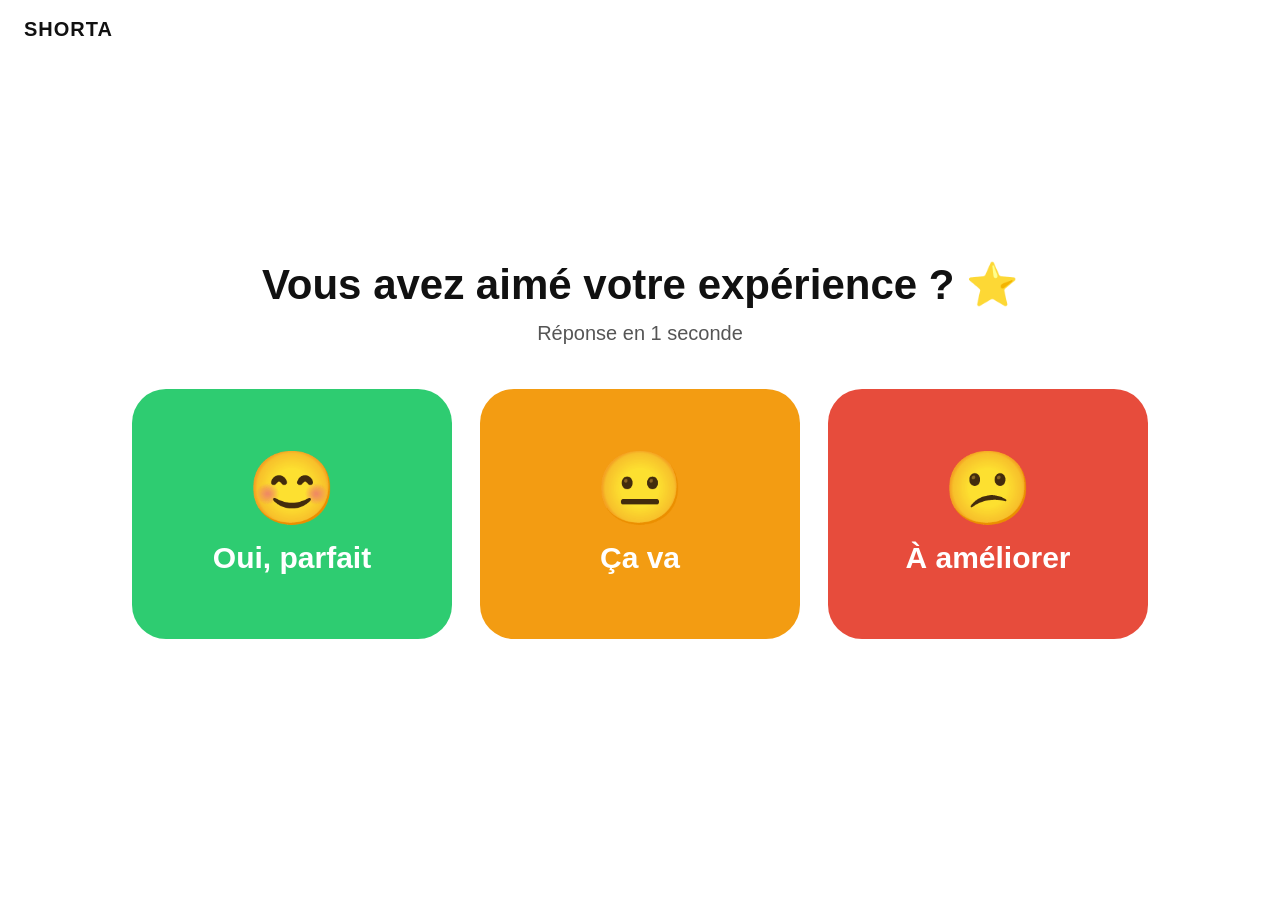
==== index.html @ b9c77292 "Ajout fichiers SHORTA" ====
<!DOCTYPE html>
<html lang="fr">
<head>
  <meta charset="UTF-8">
  <meta name="viewport" content="width=device-width, initial-scale=1.0">
  <title>SHORTA</title>
  <link rel="stylesheet" href="style.css">

  <script>
    window.va = window.va || function () { (window.vaq = window.vaq || []).push(arguments); };
  </script>
  <script defer src="/_vercel/insights/script.js"></script>

</head>

<body>

<div class="page">

  <div class="logo">SHORTA</div>

  <h1 class="title">Vous avez aimé votre expérience ? ⭐</h1>
  <p class="subtitle">Réponse en 1 seconde</p>

  <div class="choices">

    <a href="avis.html" class="choice-card green">
      <div class="emoji">😊</div>
      <div class="label">Oui, parfait</div>
    </a>

    <a href="feedback.html" class="choice-card orange">
      <div class="emoji">😐</div>
      <div class="label">Ça va</div>
    </a>

    <a href="feedback.html" class="choice-card red">
      <div class="emoji">😕</div>
      <div class="label">À améliorer</div>
    </a>

  </div>

</div>

</body>
</html>
---- style.css ----
* {
  box-sizing: border-box;
}

html, body {
  margin: 0;
  padding: 0;
  width: 100%;
  height: 100%;
  font-family: Arial, Helvetica, sans-serif;
  background: #ffffff;
  color: #111111;
}

body {
  min-height: 100vh;
}

.page {
  width: 100%;
  min-height: 100vh;
  display: flex;
  flex-direction: column;
  justify-content: center;
  padding: 24px 28px;
}

.logo {
  position: absolute;
  top: 18px;
  left: 24px;
  font-size: 20px;
  font-weight: 700;
  letter-spacing: 1px;
}

.title {
  text-align: center;
  font-size: 42px;
  font-weight: 700;
  line-height: 1.15;
  margin: 0 0 12px 0;
}

.subtitle {
  text-align: center;
  font-size: 20px;
  color: #555555;
  margin: 0 0 34px 0;
}

.choices {
  width: 100%;
  display: flex;
  justify-content: center;
  gap: 28px;
  align-items: stretch;
  margin-top: 10px;
}

.choice-card {
  flex: 1;
  max-width: 320px;
  min-height: 250px;
  border-radius: 34px;
  text-decoration: none;
  color: #ffffff;
  display: flex;
  flex-direction: column;
  justify-content: center;
  align-items: center;
  padding: 24px 14px;
  text-align: center;
}

.choice-card .emoji {
  font-size: 72px;
  line-height: 1;
  margin-bottom: 16px;
}

.choice-card .label {
  font-size: 30px;
  font-weight: 700;
  line-height: 1.2;
}

.green {
  background: #2ECC71;
}

.orange {
  background: #F39C12;
}

.red {
  background: #E74C3C;
}

.two-columns {
  width: 100%;
  display: flex;
  justify-content: center;
  align-items: center;
  gap: 70px;
  margin-top: 18px;
}

.panel {
  flex: 1;
  max-width: 420px;
  display: flex;
  flex-direction: column;
  align-items: center;
}

.primary-button {
  display: inline-flex;
  align-items: center;
  justify-content: center;
  min-width: 280px;
  min-height: 84px;
  padding: 18px 28px;
  border-radius: 999px;
  background: #111111;
  color: #ffffff;
  text-decoration: none;
  font-size: 28px;
  font-weight: 700;
  text-align: center;
}

.helper-text {
  margin-top: 18px;
  font-size: 22px;
  color: #444444;
  text-align: center;
}

.qr-box {
  width: 260px;
  height: 260px;
  border-radius: 24px;
  background: #ffffff;
  display: flex;
  align-items: center;
  justify-content: center;
}

.qr-box img {
  width: 100%;
  height: 100%;
  object-fit: contain;
}

.feedback-box {
  width: 100%;
  max-width: 760px;
  margin: 0 auto;
  display: flex;
  flex-direction: column;
  gap: 16px;
}

.feedback-button {
  width: 100%;
  min-height: 84px;
  border: none;
  border-radius: 999px;
  background: #111111;
  color: #ffffff;
  font-size: 24px;
  font-weight: 700;
  cursor: pointer;
}

.feedback-link {
  display: inline-flex;
  justify-content: center;
  align-items: center;
  align-self: center;
  margin-top: 10px;
  min-width: 280px;
  min-height: 84px;
  padding: 18px 28px;
  border-radius: 999px;
  background: #111111;
  color: #ffffff;
  text-decoration: none;
  font-size: 26px;
  font-weight: 700;
}

.small-note {
  text-align: center;
  color: #666666;
  font-size: 18px;
  margin-top: 6px;
}

@media (max-width: 980px) {
  .title {
    font-size: 34px;
  }

  .subtitle {
    font-size: 18px;
  }

  .choices {
    flex-direction: column;
    align-items: center;
  }

  .choice-card {
    width: 100%;
    max-width: 100%;
    min-height: 170px;
  }

  .two-columns {
    flex-direction: column;
    gap: 36px;
  }

  .primary-button,
  .feedback-link {
    min-width: 240px;
    font-size: 24px;
  }
}
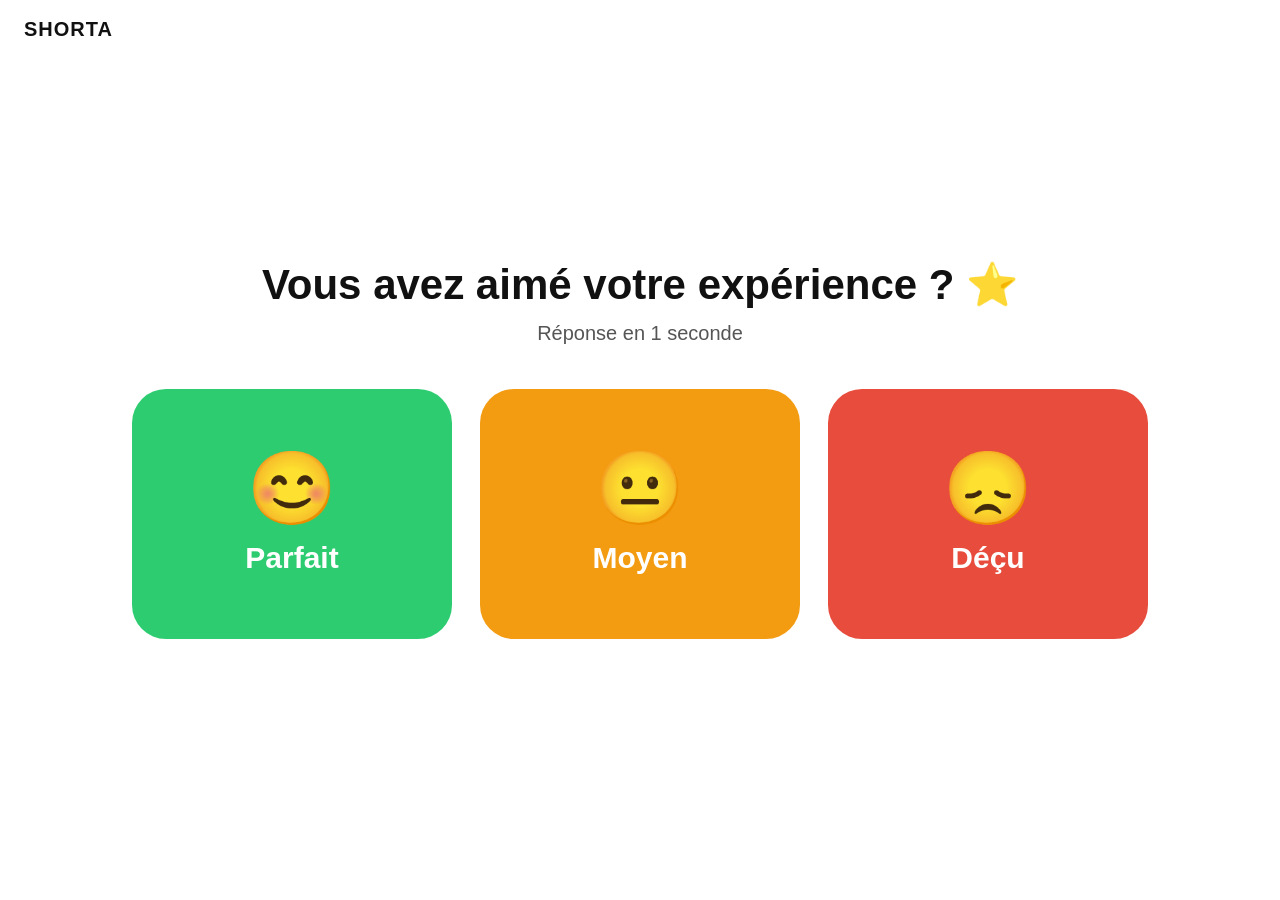
==== commit 3acb7738: "Update index.html" ====
--- a/index.html
+++ b/index.html
@@ -5,43 +5,32 @@
   <meta name="viewport" content="width=device-width, initial-scale=1.0">
   <title>SHORTA</title>
   <link rel="stylesheet" href="style.css">
-
-  <script>
-    window.va = window.va || function () { (window.vaq = window.vaq || []).push(arguments); };
-  </script>
-  <script defer src="/_vercel/insights/script.js"></script>
-
 </head>
-
 <body>
 
 <div class="page">
-
   <div class="logo">SHORTA</div>
 
   <h1 class="title">Vous avez aimé votre expérience ? ⭐</h1>
-  <p class="subtitle">Réponse en 1 seconde</p>
+  <p class="subtitle subtle">Réponse en 1 seconde</p>
 
   <div class="choices">
-
     <a href="avis.html" class="choice-card green">
       <div class="emoji">😊</div>
-      <div class="label">Oui, parfait</div>
+      <div class="label">Parfait</div>
     </a>
 
     <a href="feedback.html" class="choice-card orange">
       <div class="emoji">😐</div>
-      <div class="label">Ça va</div>
+      <div class="label">Moyen</div>
     </a>
 
     <a href="feedback.html" class="choice-card red">
-      <div class="emoji">😕</div>
-      <div class="label">À améliorer</div>
+      <div class="emoji">😞</div>
+      <div class="label">Déçu</div>
     </a>
-
   </div>
-
 </div>
 
 </body>
-</html>+</html>
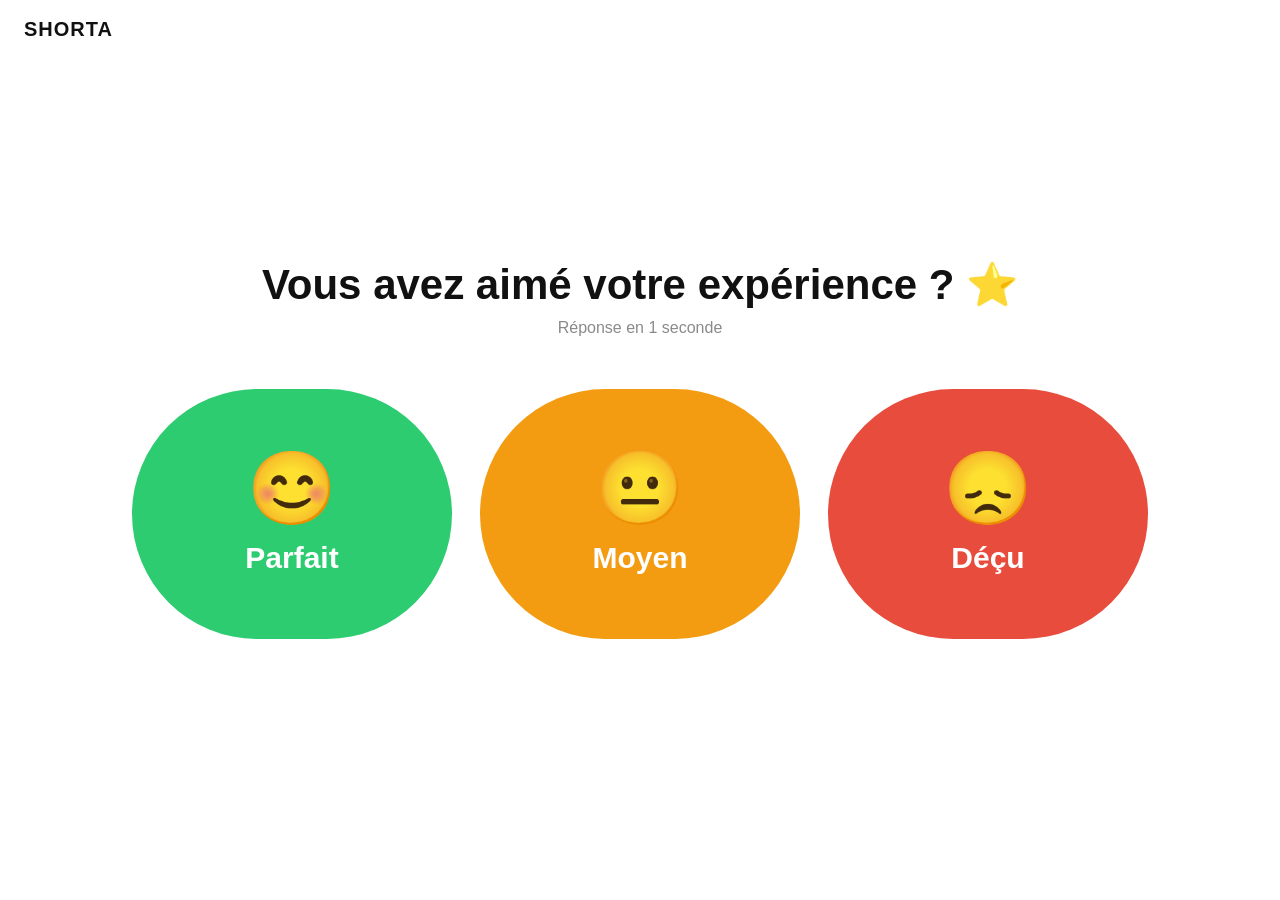
==== commit 970b2f02: "Update index.html" ====
--- a/index.html
+++ b/index.html
@@ -5,6 +5,16 @@
   <meta name="viewport" content="width=device-width, initial-scale=1.0">
   <title>SHORTA</title>
   <link rel="stylesheet" href="style.css">
+
+  <!-- GOOGLE ANALYTICS -->
+  <script async src="https://www.googletagmanager.com/gtag/js?id=G-V5KGDWV0FV"></script>
+  <script>
+    window.dataLayer = window.dataLayer || [];
+    function gtag(){dataLayer.push(arguments);}
+    gtag('js', new Date());
+    gtag('config', 'G-V5KGDWV0FV');
+  </script>
+
 </head>
 <body>
 
--- a/style.css
+++ b/style.css
@@ -23,6 +23,7 @@
   flex-direction: column;
   justify-content: center;
   padding: 24px 28px;
+  position: relative;
 }
 
 .logo {
@@ -44,25 +45,34 @@
 
 .subtitle {
   text-align: center;
-  font-size: 20px;
-  color: #555555;
+  font-size: 22px;
+  color: #444444;
   margin: 0 0 34px 0;
-}
-
+  max-width: 900px;
+  align-self: center;
+}
+
+.subtitle.subtle {
+  font-size: 16px;
+  color: #8a8a8a;
+  margin-top: -2px;
+}
+
+/* PAGE 1 */
 .choices {
   width: 100%;
   display: flex;
   justify-content: center;
   gap: 28px;
   align-items: stretch;
-  margin-top: 10px;
+  margin-top: 18px;
 }
 
 .choice-card {
   flex: 1;
   max-width: 320px;
   min-height: 250px;
-  border-radius: 34px;
+  border-radius: 999px;
   text-decoration: none;
   color: #ffffff;
   display: flex;
@@ -97,81 +107,78 @@
   background: #E74C3C;
 }
 
-.two-columns {
-  width: 100%;
-  display: flex;
-  justify-content: center;
-  align-items: center;
-  gap: 70px;
+/* PAGE AVIS */
+.page-avis {
+  align-items: center;
+}
+
+.avis-content {
+  width: 100%;
+  max-width: 900px;
+  display: flex;
+  flex-direction: column;
+  align-items: center;
+  justify-content: center;
+}
+
+.qr-box {
+  width: 260px;
+  height: 260px;
+  border-radius: 24px;
+  background: #ffffff;
+  display: flex;
+  align-items: center;
+  justify-content: center;
+}
+
+.qr-box.large {
+  width: 340px;
+  height: 340px;
+  margin-top: 8px;
+}
+
+.qr-box img {
+  width: 100%;
+  height: 100%;
+  object-fit: contain;
+}
+
+.helper-text {
   margin-top: 18px;
-}
-
-.panel {
-  flex: 1;
-  max-width: 420px;
-  display: flex;
-  flex-direction: column;
-  align-items: center;
+  font-size: 24px;
+  color: #333333;
+  text-align: center;
+}
+
+.qr-text {
+  font-weight: 700;
+  margin-bottom: 26px;
 }
 
 .primary-button {
   display: inline-flex;
   align-items: center;
   justify-content: center;
-  min-width: 280px;
-  min-height: 84px;
+  min-width: 320px;
+  min-height: 82px;
   padding: 18px 28px;
   border-radius: 999px;
   background: #111111;
   color: #ffffff;
   text-decoration: none;
-  font-size: 28px;
-  font-weight: 700;
-  text-align: center;
-}
-
-.helper-text {
-  margin-top: 18px;
-  font-size: 22px;
-  color: #444444;
-  text-align: center;
-}
-
-.qr-box {
-  width: 260px;
-  height: 260px;
-  border-radius: 24px;
-  background: #ffffff;
-  display: flex;
-  align-items: center;
-  justify-content: center;
-}
-
-.qr-box img {
-  width: 100%;
-  height: 100%;
-  object-fit: contain;
-}
-
+  font-size: 24px;
+  font-weight: 700;
+  text-align: center;
+}
+
+/* PAGE FEEDBACK */
 .feedback-box {
   width: 100%;
   max-width: 760px;
   margin: 0 auto;
   display: flex;
   flex-direction: column;
-  gap: 16px;
-}
-
-.feedback-button {
-  width: 100%;
-  min-height: 84px;
-  border: none;
-  border-radius: 999px;
-  background: #111111;
-  color: #ffffff;
-  font-size: 24px;
-  font-weight: 700;
-  cursor: pointer;
+  gap: 18px;
 }
 
 .feedback-link {
@@ -179,8 +186,7 @@
   justify-content: center;
   align-items: center;
   align-self: center;
-  margin-top: 10px;
-  min-width: 280px;
+  width: 100%;
   min-height: 84px;
   padding: 18px 28px;
   border-radius: 999px;
@@ -189,15 +195,14 @@
   text-decoration: none;
   font-size: 26px;
   font-weight: 700;
-}
-
-.small-note {
-  text-align: center;
-  color: #666666;
-  font-size: 18px;
-  margin-top: 6px;
-}
-
+  text-align: center;
+}
+
+.option-link {
+  max-width: 760px;
+}
+
+/* MOBILE */
 @media (max-width: 980px) {
   .title {
     font-size: 34px;
@@ -205,6 +210,7 @@
 
   .subtitle {
     font-size: 18px;
+    max-width: 100%;
   }
 
   .choices {
@@ -218,14 +224,27 @@
     min-height: 170px;
   }
 
-  .two-columns {
-    flex-direction: column;
-    gap: 36px;
+  .choice-card .emoji {
+    font-size: 56px;
+  }
+
+  .choice-card .label {
+    font-size: 24px;
+  }
+
+  .qr-box.large {
+    width: 260px;
+    height: 260px;
   }
 
   .primary-button,
   .feedback-link {
     min-width: 240px;
-    font-size: 24px;
-  }
-}+    width: 100%;
+    font-size: 22px;
+  }
+
+  .helper-text {
+    font-size: 20px;
+  }
+}
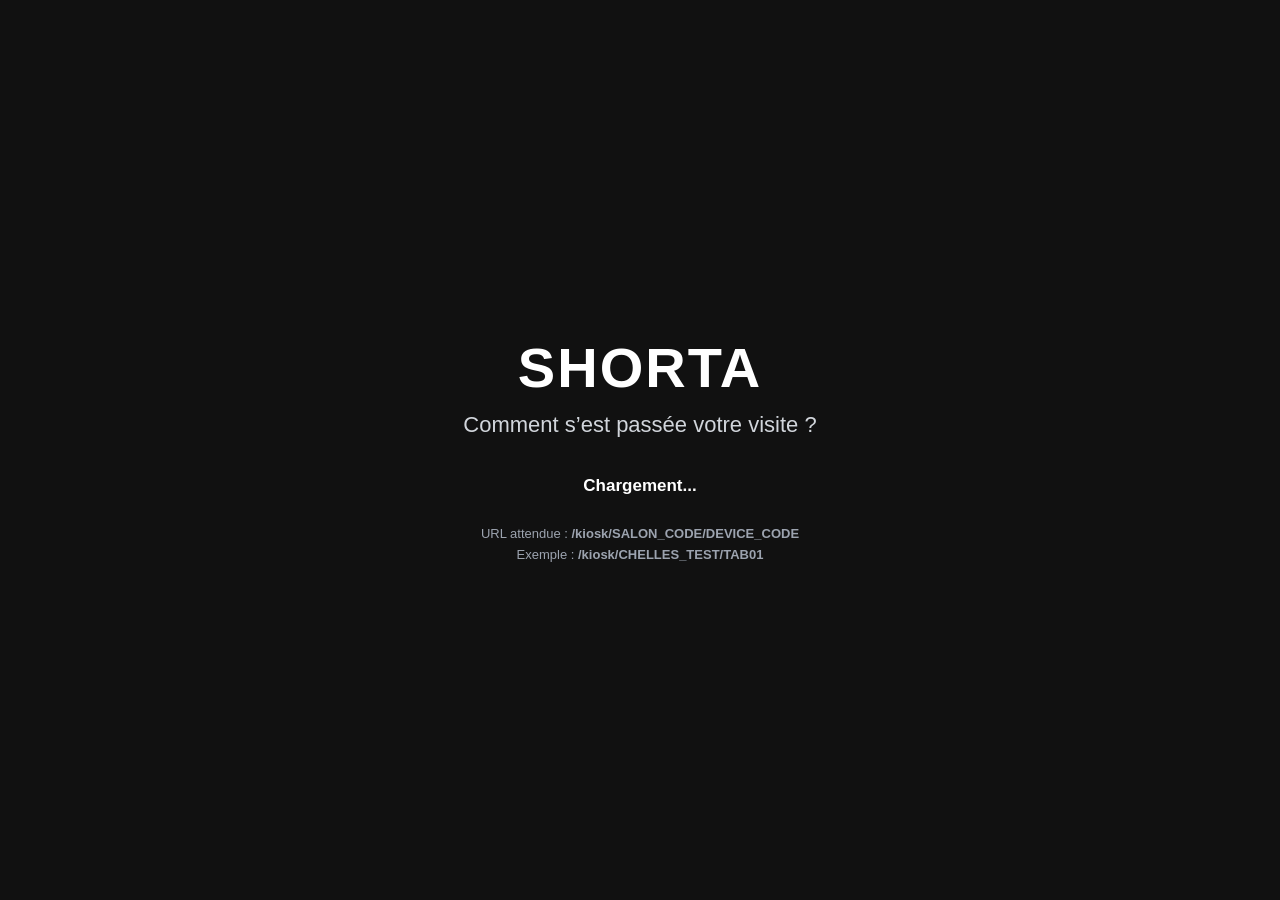
==== commit 9f3ab170: "Update index.html" ====
--- a/index.html
+++ b/index.html
@@ -1,46 +1,358 @@
 <!DOCTYPE html>
 <html lang="fr">
 <head>
-  <meta charset="UTF-8">
-  <meta name="viewport" content="width=device-width, initial-scale=1.0">
+  <meta charset="UTF-8" />
+  <meta name="viewport" content="width=device-width, initial-scale=1.0" />
   <title>SHORTA</title>
-  <link rel="stylesheet" href="style.css">
-
-  <!-- GOOGLE ANALYTICS -->
-  <script async src="https://www.googletagmanager.com/gtag/js?id=G-V5KGDWV0FV"></script>
-  <script>
-    window.dataLayer = window.dataLayer || [];
-    function gtag(){dataLayer.push(arguments);}
-    gtag('js', new Date());
-    gtag('config', 'G-V5KGDWV0FV');
-  </script>
-
+
+  <style>
+    * {
+      box-sizing: border-box;
+    }
+
+    body {
+      margin: 0;
+      min-height: 100vh;
+      font-family: Arial, sans-serif;
+      background: #111111;
+      color: #ffffff;
+      display: flex;
+      align-items: center;
+      justify-content: center;
+      padding: 20px;
+    }
+
+    .container {
+      width: 100%;
+      max-width: 900px;
+      text-align: center;
+    }
+
+    .logo {
+      font-size: 56px;
+      font-weight: 700;
+      letter-spacing: 2px;
+      margin: 0 0 12px 0;
+    }
+
+    .subtitle {
+      font-size: 22px;
+      color: #d1d5db;
+      margin: 0 0 38px 0;
+    }
+
+    .buttons {
+      display: flex;
+      justify-content: center;
+      gap: 24px;
+      flex-wrap: wrap;
+      margin-bottom: 28px;
+    }
+
+    .emoji-btn {
+      border: none;
+      border-radius: 28px;
+      width: 180px;
+      height: 180px;
+      font-size: 76px;
+      cursor: pointer;
+      transition: transform 0.15s ease, opacity 0.15s ease, box-shadow 0.15s ease;
+      box-shadow: 0 12px 30px rgba(0, 0, 0, 0.28);
+    }
+
+    .emoji-btn:hover {
+      transform: scale(1.05);
+    }
+
+    .emoji-btn:active {
+      transform: scale(0.98);
+    }
+
+    .emoji-btn:disabled {
+      opacity: 0.6;
+      cursor: not-allowed;
+    }
+
+    .happy {
+      background: #22c55e;
+    }
+
+    .neutral {
+      background: #f59e0b;
+    }
+
+    .sad {
+      background: #ef4444;
+    }
+
+    #status {
+      min-height: 28px;
+      font-size: 17px;
+      margin-top: 8px;
+      font-weight: 600;
+    }
+
+    .meta {
+      margin-top: 20px;
+      font-size: 13px;
+      color: #9ca3af;
+      line-height: 1.6;
+    }
+
+    .error-box {
+      margin: 24px auto 0 auto;
+      max-width: 720px;
+      background: #1f1f1f;
+      border: 1px solid #333333;
+      border-radius: 16px;
+      padding: 16px;
+      text-align: left;
+      font-size: 14px;
+      white-space: pre-wrap;
+      word-break: break-word;
+      display: none;
+    }
+
+    .hidden {
+      display: none !important;
+    }
+
+    @media (max-width: 700px) {
+      .logo {
+        font-size: 42px;
+      }
+
+      .subtitle {
+        font-size: 18px;
+      }
+
+      .emoji-btn {
+        width: 140px;
+        height: 140px;
+        font-size: 60px;
+        border-radius: 22px;
+      }
+    }
+  </style>
 </head>
 <body>
-
-<div class="page">
-  <div class="logo">SHORTA</div>
-
-  <h1 class="title">Vous avez aimé votre expérience ? ⭐</h1>
-  <p class="subtitle subtle">Réponse en 1 seconde</p>
-
-  <div class="choices">
-    <a href="avis.html" class="choice-card green">
-      <div class="emoji">😊</div>
-      <div class="label">Parfait</div>
-    </a>
-
-    <a href="feedback.html" class="choice-card orange">
-      <div class="emoji">😐</div>
-      <div class="label">Moyen</div>
-    </a>
-
-    <a href="feedback.html" class="choice-card red">
-      <div class="emoji">😞</div>
-      <div class="label">Déçu</div>
-    </a>
+  <div class="container">
+    <div class="logo">SHORTA</div>
+    <p class="subtitle">Comment s’est passée votre visite ?</p>
+
+    <div id="buttons" class="buttons hidden">
+      <button class="emoji-btn happy" data-value="happy">😀</button>
+      <button class="emoji-btn neutral" data-value="neutral">😐</button>
+      <button class="emoji-btn sad" data-value="sad">😞</button>
+    </div>
+
+    <div id="status">Chargement...</div>
+
+    <div class="meta">
+      URL attendue : <strong>/kiosk/SALON_CODE/DEVICE_CODE</strong>
+      <br />
+      Exemple : <strong>/kiosk/CHELLES_TEST/TAB01</strong>
+    </div>
+
+    <div id="errorBox" class="error-box"></div>
   </div>
-</div>
-
+
+  <script type="module">
+    import { createClient } from 'https://esm.sh/@supabase/supabase-js@2'
+
+    const SUPABASE_URL = 'https://ooqgocqdggxcgnzhxjil.supabase.co'
+    const SUPABASE_ANON_KEY = 'sb_publishable_IXKLxFLH3kUhLiabQVsVKg_oXNC4jLu'
+
+    const supabase = createClient(SUPABASE_URL, SUPABASE_ANON_KEY)
+
+    const statusEl = document.getElementById('status')
+    const buttonsWrapEl = document.getElementById('buttons')
+    const errorBoxEl = document.getElementById('errorBox')
+    const buttons = document.querySelectorAll('.emoji-btn')
+
+    let currentSalon = null
+    let currentDevice = null
+    let currentSalonCode = null
+    let currentDeviceCode = null
+
+    function setStatus(message) {
+      statusEl.textContent = message
+    }
+
+    function showError(message) {
+      errorBoxEl.style.display = 'block'
+      errorBoxEl.textContent = message
+      console.error(message)
+    }
+
+    function hideError() {
+      errorBoxEl.style.display = 'none'
+      errorBoxEl.textContent = ''
+    }
+
+    function setButtonsDisabled(disabled) {
+      buttons.forEach((button) => {
+        button.disabled = disabled
+      })
+    }
+
+    function showButtons() {
+      buttonsWrapEl.classList.remove('hidden')
+    }
+
+    function parseKioskUrl() {
+      const path = window.location.pathname
+      const parts = path.split('/').filter(Boolean)
+
+      if (parts.length !== 3 || parts[0] !== 'kiosk') {
+        throw new Error(
+          'URL invalide.\n\nUtilise une URL au format :\n/kiosk/SALON_CODE/DEVICE_CODE\n\nExemple :\n/kiosk/CHELLES_TEST/TAB01'
+        )
+      }
+
+      return {
+        salonCode: decodeURIComponent(parts[1]),
+        deviceCode: decodeURIComponent(parts[2])
+      }
+    }
+
+    async function fetchSalonByCode(salonCode) {
+      const { data, error } = await supabase
+        .from('salons')
+        .select('id, salon_code, name, city, is_active')
+        .eq('salon_code', salonCode)
+        .single()
+
+      if (error) {
+        throw new Error('Salon introuvable : ' + error.message)
+      }
+
+      if (!data.is_active) {
+        throw new Error('Ce salon est désactivé.')
+      }
+
+      return data
+    }
+
+    async function fetchDeviceByCode(salonId, deviceCode) {
+      const { data, error } = await supabase
+        .from('devices')
+        .select('id, device_code, label, is_active')
+        .eq('salon_id', salonId)
+        .eq('device_code', deviceCode)
+        .single()
+
+      if (error) {
+        throw new Error('Device introuvable : ' + error.message)
+      }
+
+      if (!data.is_active) {
+        throw new Error('Ce device est désactivé.')
+      }
+
+      return data
+    }
+
+    async function boot() {
+      try {
+        hideError()
+        setStatus('Vérification du lien...')
+
+        const { salonCode, deviceCode } = parseKioskUrl()
+        currentSalonCode = salonCode
+        currentDeviceCode = deviceCode
+
+        setStatus('Connexion au salon...')
+
+        const salon = await fetchSalonByCode(salonCode)
+        const device = await fetchDeviceByCode(salon.id, deviceCode)
+
+        currentSalon = salon
+        currentDevice = device
+
+        showButtons()
+        setStatus('Prêt')
+      } catch (error) {
+        setStatus('Erreur de configuration')
+        showError(error.message)
+      }
+    }
+
+    async function sendEvent(value) {
+      if (!currentSalon || !currentDevice) {
+        setStatus('Configuration incomplète')
+        showError('Impossible d’envoyer l’événement : salon ou device non chargé.')
+        return
+      }
+
+      hideError()
+      setStatus('Envoi en cours...')
+      setButtonsDisabled(true)
+
+      try {
+        const eventRow = {
+          salon_id: currentSalon.id,
+          device_id: currentDevice.id,
+          event_type: 'emoji_click',
+          event_value: value,
+          payload: {
+            source: 'kiosk',
+            screen: 'home',
+            button: value,
+            salon_code: currentSalonCode,
+            device_code: currentDeviceCode,
+            page_path: window.location.pathname,
+            page_url: window.location.href,
+            user_agent: navigator.userAgent
+          }
+        }
+
+        const { error } = await supabase
+          .from('events')
+          .insert([eventRow])
+
+        if (error) {
+          throw new Error(error.message)
+        }
+
+        setStatus('Merci pour votre retour')
+
+        if (value === 'happy') {
+          setTimeout(() => {
+            window.location.href = '/avis.html'
+          }, 700)
+          return
+        }
+
+        if (value === 'neutral') {
+          setTimeout(() => {
+            window.location.href = '/feedback-attente.html'
+          }, 700)
+          return
+        }
+
+        if (value === 'sad') {
+          setTimeout(() => {
+            window.location.href = '/feedback-resultat.html'
+          }, 700)
+          return
+        }
+      } catch (error) {
+        setStatus('Erreur lors de l’envoi')
+        showError('Erreur Supabase : ' + error.message)
+      } finally {
+        setButtonsDisabled(false)
+      }
+    }
+
+    buttons.forEach((button) => {
+      button.addEventListener('click', () => {
+        const value = button.getAttribute('data-value')
+        sendEvent(value)
+      })
+    })
+
+    boot()
+  </script>
 </body>
 </html>
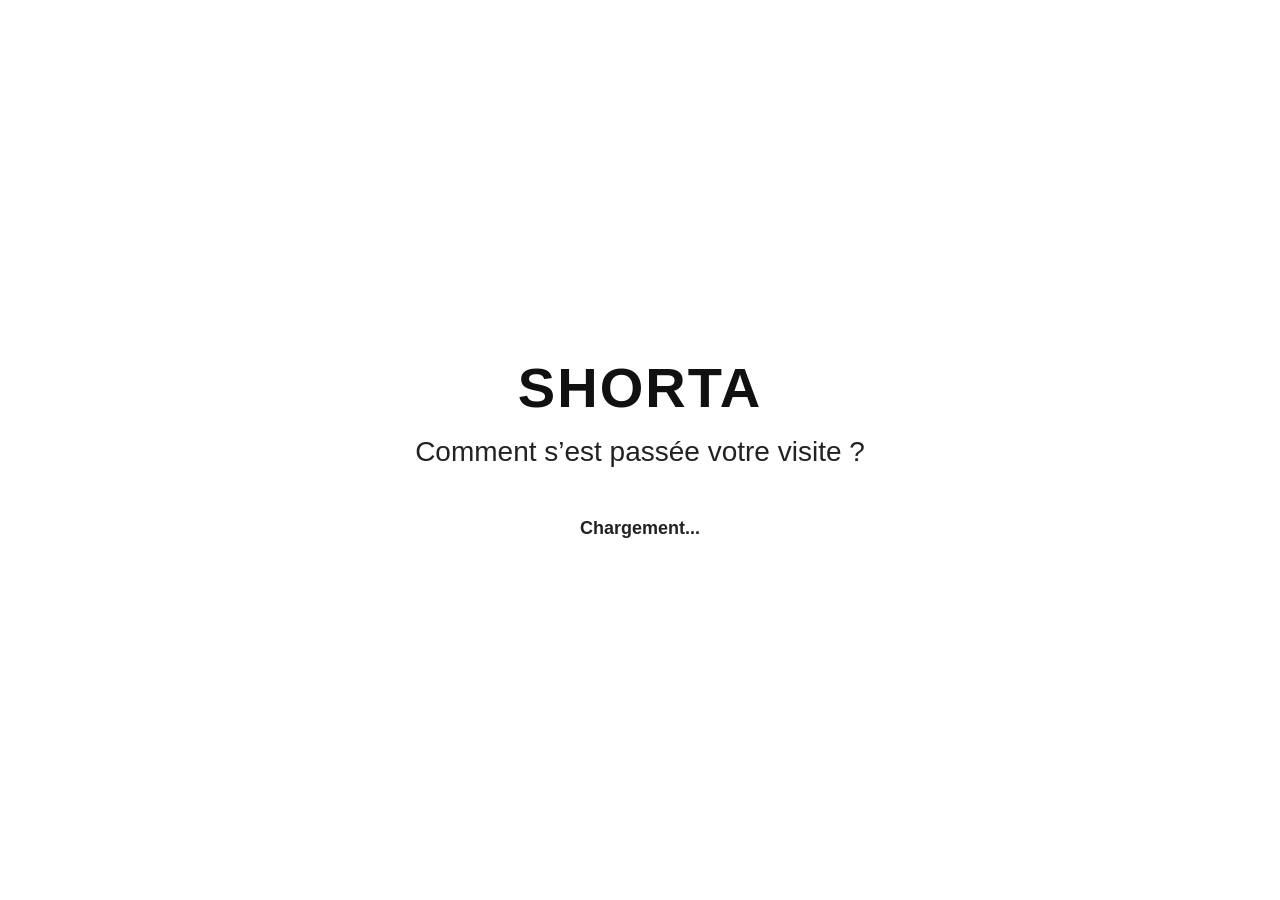
==== commit e892bbf5: "Update index.html" ====
--- a/index.html
+++ b/index.html
@@ -14,8 +14,8 @@
       margin: 0;
       min-height: 100vh;
       font-family: Arial, sans-serif;
-      background: #111111;
-      color: #ffffff;
+      background: #ffffff;
+      color: #111111;
       display: flex;
       align-items: center;
       justify-content: center;
@@ -24,7 +24,7 @@
 
     .container {
       width: 100%;
-      max-width: 900px;
+      max-width: 1000px;
       text-align: center;
     }
 
@@ -32,36 +32,36 @@
       font-size: 56px;
       font-weight: 700;
       letter-spacing: 2px;
-      margin: 0 0 12px 0;
+      margin: 0 0 16px 0;
     }
 
     .subtitle {
-      font-size: 22px;
-      color: #d1d5db;
-      margin: 0 0 38px 0;
+      font-size: 28px;
+      color: #222222;
+      margin: 0 0 50px 0;
     }
 
     .buttons {
       display: flex;
       justify-content: center;
-      gap: 24px;
+      gap: 28px;
       flex-wrap: wrap;
-      margin-bottom: 28px;
+      margin-bottom: 30px;
     }
 
     .emoji-btn {
       border: none;
       border-radius: 28px;
-      width: 180px;
-      height: 180px;
-      font-size: 76px;
+      width: 190px;
+      height: 190px;
+      font-size: 82px;
       cursor: pointer;
       transition: transform 0.15s ease, opacity 0.15s ease, box-shadow 0.15s ease;
-      box-shadow: 0 12px 30px rgba(0, 0, 0, 0.28);
+      box-shadow: 0 10px 25px rgba(0, 0, 0, 0.14);
     }
 
     .emoji-btn:hover {
-      transform: scale(1.05);
+      transform: scale(1.04);
     }
 
     .emoji-btn:active {
@@ -87,24 +87,23 @@
 
     #status {
       min-height: 28px;
-      font-size: 17px;
+      font-size: 18px;
+      font-weight: 600;
+      color: #222222;
       margin-top: 8px;
-      font-weight: 600;
-    }
-
-    .meta {
-      margin-top: 20px;
-      font-size: 13px;
-      color: #9ca3af;
-      line-height: 1.6;
+    }
+
+    .hidden {
+      display: none !important;
     }
 
     .error-box {
-      margin: 24px auto 0 auto;
-      max-width: 720px;
-      background: #1f1f1f;
-      border: 1px solid #333333;
-      border-radius: 16px;
+      margin: 22px auto 0 auto;
+      max-width: 760px;
+      background: #fff4f4;
+      border: 1px solid #f1b5b5;
+      color: #8a1f1f;
+      border-radius: 14px;
       padding: 16px;
       text-align: left;
       font-size: 14px;
@@ -113,23 +112,20 @@
       display: none;
     }
 
-    .hidden {
-      display: none !important;
-    }
-
     @media (max-width: 700px) {
       .logo {
         font-size: 42px;
       }
 
       .subtitle {
-        font-size: 18px;
+        font-size: 22px;
+        margin-bottom: 36px;
       }
 
       .emoji-btn {
-        width: 140px;
-        height: 140px;
-        font-size: 60px;
+        width: 145px;
+        height: 145px;
+        font-size: 62px;
         border-radius: 22px;
       }
     }
@@ -148,12 +144,6 @@
 
     <div id="status">Chargement...</div>
 
-    <div class="meta">
-      URL attendue : <strong>/kiosk/SALON_CODE/DEVICE_CODE</strong>
-      <br />
-      Exemple : <strong>/kiosk/CHELLES_TEST/TAB01</strong>
-    </div>
-
     <div id="errorBox" class="error-box"></div>
   </div>
 
@@ -205,9 +195,7 @@
       const parts = path.split('/').filter(Boolean)
 
       if (parts.length !== 3 || parts[0] !== 'kiosk') {
-        throw new Error(
-          'URL invalide.\n\nUtilise une URL au format :\n/kiosk/SALON_CODE/DEVICE_CODE\n\nExemple :\n/kiosk/CHELLES_TEST/TAB01'
-        )
+        throw new Error('URL invalide pour la borne.')
       }
 
       return {
@@ -256,14 +244,12 @@
     async function boot() {
       try {
         hideError()
-        setStatus('Vérification du lien...')
+        setStatus('Chargement...')
 
         const { salonCode, deviceCode } = parseKioskUrl()
         currentSalonCode = salonCode
         currentDeviceCode = deviceCode
 
-        setStatus('Connexion au salon...')
-
         const salon = await fetchSalonByCode(salonCode)
         const device = await fetchDeviceByCode(salon.id, deviceCode)
 
@@ -271,22 +257,22 @@
         currentDevice = device
 
         showButtons()
-        setStatus('Prêt')
+        setStatus('')
       } catch (error) {
-        setStatus('Erreur de configuration')
+        setStatus('Erreur')
         showError(error.message)
       }
     }
 
     async function sendEvent(value) {
       if (!currentSalon || !currentDevice) {
-        setStatus('Configuration incomplète')
+        setStatus('Erreur')
         showError('Impossible d’envoyer l’événement : salon ou device non chargé.')
         return
       }
 
       hideError()
-      setStatus('Envoi en cours...')
+      setStatus('Envoi...')
       setButtonsDisabled(true)
 
       try {
@@ -316,29 +302,8 @@
         }
 
         setStatus('Merci pour votre retour')
-
-        if (value === 'happy') {
-          setTimeout(() => {
-            window.location.href = '/avis.html'
-          }, 700)
-          return
-        }
-
-        if (value === 'neutral') {
-          setTimeout(() => {
-            window.location.href = '/feedback-attente.html'
-          }, 700)
-          return
-        }
-
-        if (value === 'sad') {
-          setTimeout(() => {
-            window.location.href = '/feedback-resultat.html'
-          }, 700)
-          return
-        }
       } catch (error) {
-        setStatus('Erreur lors de l’envoi')
+        setStatus('Erreur')
         showError('Erreur Supabase : ' + error.message)
       } finally {
         setButtonsDisabled(false)
@@ -356,3 +321,4 @@
   </script>
 </body>
 </html>
+
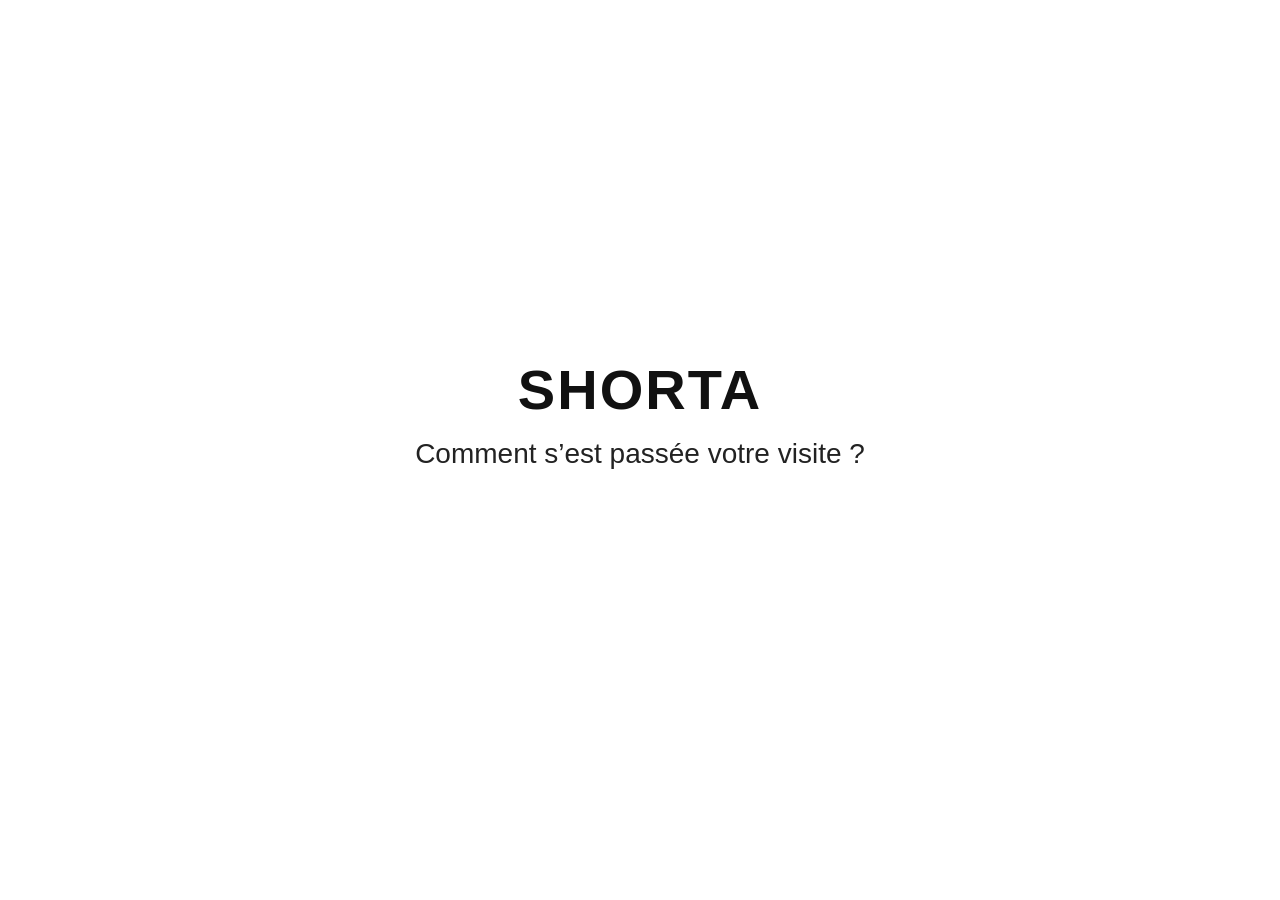
==== commit 3989bfba: "Update index.html" ====
--- a/index.html
+++ b/index.html
@@ -46,7 +46,7 @@
       justify-content: center;
       gap: 28px;
       flex-wrap: wrap;
-      margin-bottom: 30px;
+      margin-bottom: 20px;
     }
 
     .emoji-btn {
@@ -86,8 +86,8 @@
     }
 
     #status {
-      min-height: 28px;
-      font-size: 18px;
+      min-height: 24px;
+      font-size: 16px;
       font-weight: 600;
       color: #222222;
       margin-top: 8px;
@@ -142,7 +142,7 @@
       <button class="emoji-btn sad" data-value="sad">😞</button>
     </div>
 
-    <div id="status">Chargement...</div>
+    <div id="status"></div>
 
     <div id="errorBox" class="error-box"></div>
   </div>
@@ -244,7 +244,7 @@
     async function boot() {
       try {
         hideError()
-        setStatus('Chargement...')
+        setStatus('')
 
         const { salonCode, deviceCode } = parseKioskUrl()
         currentSalonCode = salonCode
@@ -262,6 +262,18 @@
         setStatus('Erreur')
         showError(error.message)
       }
+    }
+
+    function getRedirectUrl(value) {
+      if (value === 'happy') {
+        return '/avis.html'
+      }
+
+      if (value === 'neutral' || value === 'sad') {
+        return '/feedback.html'
+      }
+
+      return null
     }
 
     async function sendEvent(value) {
@@ -301,11 +313,18 @@
           throw new Error(error.message)
         }
 
-        setStatus('Merci pour votre retour')
+        const redirectUrl = getRedirectUrl(value)
+
+        if (redirectUrl) {
+          window.location.href = redirectUrl
+          return
+        }
+
+        setStatus('')
+        setButtonsDisabled(false)
       } catch (error) {
         setStatus('Erreur')
         showError('Erreur Supabase : ' + error.message)
-      } finally {
         setButtonsDisabled(false)
       }
     }
